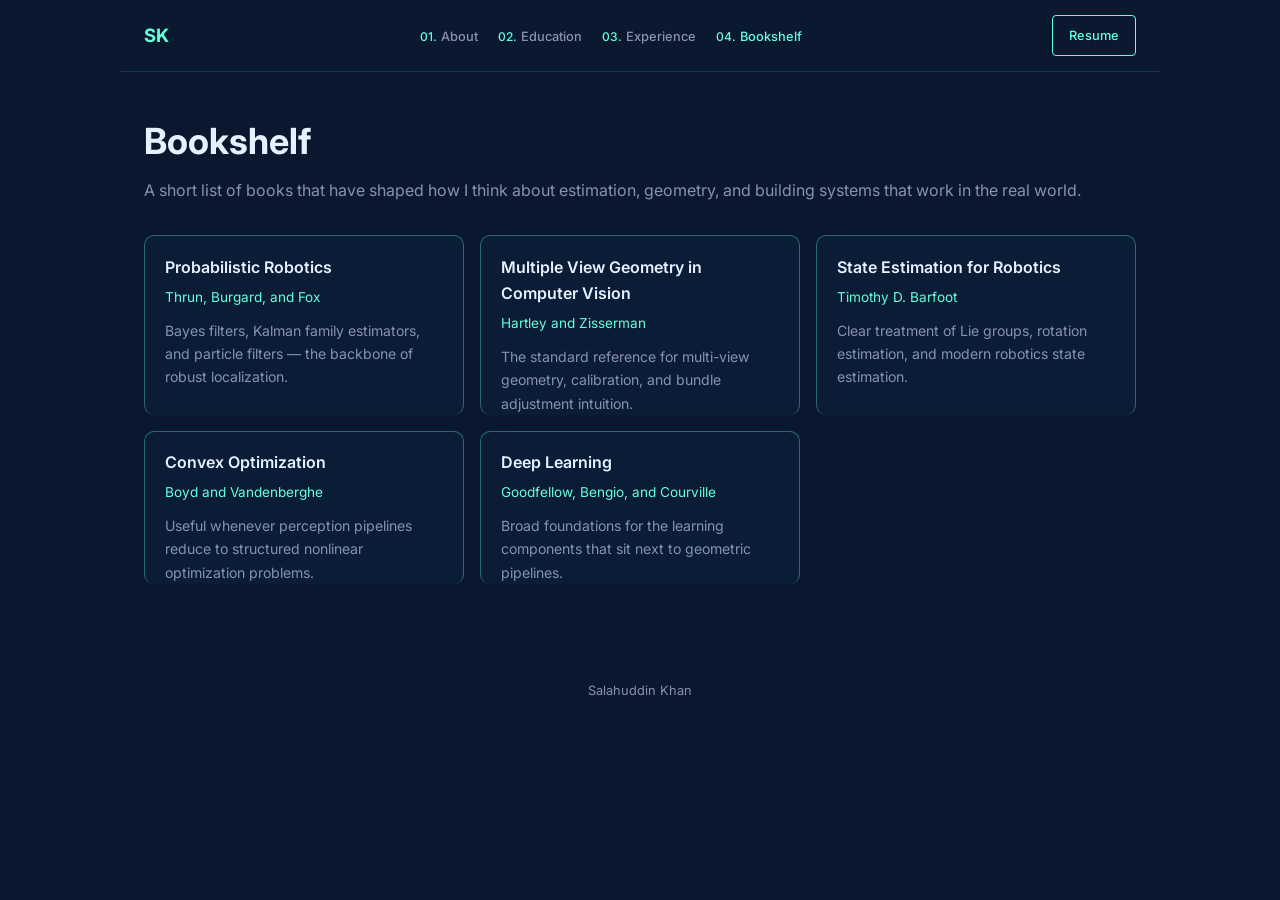
==== bookshelf.html @ 961aac09 "mandelbrot" ====
<!DOCTYPE html>
<html lang="en">
  <head>
    <meta charset="UTF-8">
    <meta name="viewport" content="width=device-width, initial-scale=1.0">
    <meta name="color-scheme" content="dark">
    <title>Salahuddin Khan — Bookshelf</title>
    <link rel="preconnect" href="https://fonts.googleapis.com">
    <link rel="preconnect" href="https://fonts.gstatic.com" crossorigin>
    <link href="https://fonts.googleapis.com/css2?family=Inter:wght@400;500;600;700&display=swap" rel="stylesheet">
    <link rel="stylesheet" href="styles.css">
  </head>
  <body>
    <div class="site-shell">
      <header class="top-nav">
        <a class="logo" href="index.html">SK</a>
        <nav aria-label="Primary">
          <ul class="nav-links">
            <li><a href="index.html"><span class="nav-num">01.</span>About</a></li>
            <li><a href="education.html"><span class="nav-num">02.</span>Education</a></li>
            <li><a href="experience.html"><span class="nav-num">03.</span>Experience</a></li>
            <li>
              <a href="bookshelf.html" class="active" aria-current="page"><span class="nav-num">04.</span>Bookshelf</a>
            </li>
          </ul>
        </nav>
        <a class="btn-outline" href="mailto:salahuddin.khan.1994@gmail.com?subject=Resume%20request">Resume</a>
      </header>

      <main>
        <h1 class="page-heading">Bookshelf</h1>
        <p class="page-sub">
          A short list of books that have shaped how I think about estimation, geometry, and building
          systems that work in the real world.
        </p>

        <div class="book-grid">
          <article class="book-card">
            <h3>Probabilistic Robotics</h3>
            <p class="author">Thrun, Burgard, and Fox</p>
            <p>Bayes filters, Kalman family estimators, and particle filters — the backbone of robust localization.</p>
          </article>
          <article class="book-card">
            <h3>Multiple View Geometry in Computer Vision</h3>
            <p class="author">Hartley and Zisserman</p>
            <p>The standard reference for multi-view geometry, calibration, and bundle adjustment intuition.</p>
          </article>
          <article class="book-card">
            <h3>State Estimation for Robotics</h3>
            <p class="author">Timothy D. Barfoot</p>
            <p>Clear treatment of Lie groups, rotation estimation, and modern robotics state estimation.</p>
          </article>
          <article class="book-card">
            <h3>Convex Optimization</h3>
            <p class="author">Boyd and Vandenberghe</p>
            <p>Useful whenever perception pipelines reduce to structured nonlinear optimization problems.</p>
          </article>
          <article class="book-card">
            <h3>Deep Learning</h3>
            <p class="author">Goodfellow, Bengio, and Courville</p>
            <p>Broad foundations for the learning components that sit next to geometric pipelines.</p>
          </article>
        </div>
      </main>

      <footer class="site-footer">
        <p>Salahuddin Khan</p>
      </footer>
    </div>
  </body>
</html>
---- styles.css ----
:root {
  --navy: #0a192f;
  --navy-light: #112240;
  --teal: #64ffda;
  --teal-dim: rgba(100, 255, 218, 0.15);
  --text: #ccd6f6;
  --text-muted: #8892b0;
  --white: #e6f1ff;
  --border: rgba(100, 255, 218, 0.35);
  --shell-bg: rgba(10, 25, 47, 0.88);
  --font: "Inter", system-ui, -apple-system, "Segoe UI", sans-serif;
  --nav-h: 72px;
  --max: 1040px;
}

*,
*::before,
*::after {
  box-sizing: border-box;
}

html {
  scroll-behavior: smooth;
}

body {
  margin: 0;
  min-height: 100vh;
  font-family: var(--font);
  font-size: 16px;
  line-height: 1.65;
  color: var(--text-muted);
  background: var(--navy);
}

#mandelbrot {
  position: fixed;
  inset: 0;
  width: 100vw;
  height: 100vh;
  z-index: 0;
  display: block;
  pointer-events: none;
}

body.has-fractal-bg {
  background: var(--navy);
}

body.has-fractal-bg .site-shell {
  /* No backdrop-filter: Chromium / embedded WebViews often fail to composite it over WebGL. */
  background: rgba(10, 25, 47, 0.55);
}

body.has-fractal-bg .top-nav {
  background: rgba(10, 25, 47, 0.78);
  border-bottom-color: rgba(100, 255, 218, 0.18);
}

body.has-fractal-bg .site-footer {
  background: transparent;
}

body.has-fractal-bg .stat-card,
body.has-fractal-bg .banner-card,
body.has-fractal-bg .content-card,
body.has-fractal-bg .hero-photo-wrap {
  background: rgba(17, 34, 64, 0.75);
}

body.fractal-panning {
  cursor: grabbing !important;
  user-select: none;
}

.fractal-controls {
  position: fixed;
  z-index: 200;
  bottom: 1rem;
  right: 1rem;
  display: flex;
  flex-direction: column;
  align-items: flex-end;
  gap: 0.5rem;
  pointer-events: none;
}

.fractal-controls-inner {
  pointer-events: auto;
  background: rgba(10, 25, 47, 0.92);
  border: 1px solid var(--border);
  border-radius: 10px;
  padding: 0.65rem 0.75rem;
  box-shadow: 0 8px 32px rgba(0, 0, 0, 0.35);
}

.fractal-hint {
  display: block;
  font-size: 0.7rem;
  color: var(--text-muted);
  letter-spacing: 0.04em;
  text-transform: uppercase;
  margin-bottom: 0.45rem;
  max-width: 14rem;
  text-align: right;
  line-height: 1.35;
}

.fractal-row {
  display: flex;
  flex-direction: row;
  align-items: center;
  justify-content: flex-end;
  gap: 6px;
}

.fractal-btn-wide {
  min-width: 2.75rem;
  font-size: 0.65rem;
  font-weight: 600;
  letter-spacing: 0.05em;
}

.fractal-btn {
  display: flex;
  align-items: center;
  justify-content: center;
  min-width: 2rem;
  height: 2rem;
  border: 1px solid var(--border);
  background: rgba(17, 34, 64, 0.9);
  color: var(--teal);
  border-radius: 6px;
  font-size: 1rem;
  line-height: 1;
  cursor: pointer;
  padding: 0 0.35rem;
  transition: background 0.15s ease, color 0.15s ease, border-color 0.15s ease;
}

.fractal-btn:hover {
  background: var(--teal-dim);
  color: var(--white);
  border-color: var(--teal);
}

.fractal-btn:focus-visible {
  outline: 2px solid var(--teal);
  outline-offset: 2px;
}

.site-shell {
  position: relative;
  z-index: 1;
  min-height: 100vh;
  background: var(--shell-bg);
}

a {
  color: var(--teal);
  text-decoration: none;
  transition: color 0.15s ease;
}

a:hover {
  color: var(--white);
}

.top-nav {
  position: sticky;
  top: 0;
  z-index: 100;
  display: flex;
  align-items: center;
  justify-content: space-between;
  gap: 1rem;
  max-width: var(--max);
  margin: 0 auto;
  padding: 0 1.5rem;
  height: var(--nav-h);
  border-bottom: 1px solid rgba(100, 255, 218, 0.12);
  background: rgba(10, 25, 47, 0.92);
}

.logo {
  font-weight: 700;
  font-size: 1.15rem;
  color: var(--teal);
  letter-spacing: 0.02em;
}

.logo:hover {
  color: var(--white);
}

.nav-links {
  display: flex;
  flex-wrap: wrap;
  align-items: center;
  justify-content: flex-end;
  gap: 0.35rem 1.25rem;
  list-style: none;
  margin: 0;
  padding: 0;
}

.nav-links a {
  color: var(--text-muted);
  font-size: 0.8rem;
  font-weight: 500;
}

.nav-links a:hover {
  color: var(--teal);
}

.nav-links a.active {
  color: var(--teal);
}

.nav-num {
  color: var(--teal);
  margin-right: 0.25rem;
  font-size: 0.75rem;
}

.btn-outline {
  display: inline-flex;
  align-items: center;
  justify-content: center;
  padding: 0.55rem 1rem;
  font-size: 0.8rem;
  font-weight: 500;
  color: var(--teal);
  border: 1px solid var(--teal);
  border-radius: 4px;
  flex-shrink: 0;
  transition: background 0.15s ease, color 0.15s ease;
}

.btn-outline:hover {
  background: var(--teal-dim);
  color: var(--white);
}

main {
  max-width: var(--max);
  margin: 0 auto;
  padding: 2.5rem 1.5rem 4rem;
}

.hero {
  display: grid;
  grid-template-columns: minmax(0, 200px) 1fr;
  gap: 2rem;
  align-items: start;
  margin-bottom: 3rem;
}

@media (max-width: 720px) {
  .hero {
    grid-template-columns: 1fr;
    text-align: center;
  }

  .hero-photo-wrap {
    margin: 0 auto;
  }

  .hero-badges,
  .social-row {
    justify-content: center;
  }

  .top-nav {
    flex-wrap: wrap;
    height: auto;
    padding-top: 0.75rem;
    padding-bottom: 0.75rem;
  }

  .nav-links {
    width: 100%;
    justify-content: center;
  }
}

.hero-photo-wrap {
  width: 100%;
  max-width: 200px;
  aspect-ratio: 4 / 5;
  border-radius: 12px;
  border: 1px solid var(--border);
  overflow: hidden;
  background: var(--navy-light);
  display: flex;
  align-items: center;
  justify-content: center;
}

.hero-photo-placeholder {
  font-size: 2.5rem;
  font-weight: 700;
  color: var(--teal);
  letter-spacing: 0.05em;
}

.hero-kicker {
  margin: 0 0 0.5rem;
  color: var(--teal);
  font-size: 0.95rem;
  font-weight: 500;
}

.hero-name {
  margin: 0 0 1rem;
  font-size: clamp(2rem, 5vw, 3rem);
  font-weight: 700;
  color: var(--white);
  line-height: 1.1;
  letter-spacing: -0.02em;
}

.hero-tagline {
  margin: 0 0 1.25rem;
  max-width: 36rem;
  font-size: 1.05rem;
  color: var(--text-muted);
}

.hero-badges {
  display: flex;
  flex-wrap: wrap;
  gap: 0.75rem 1rem;
  margin-bottom: 1.25rem;
}

.badge {
  display: inline-flex;
  align-items: center;
  gap: 0.4rem;
  font-size: 0.85rem;
  color: var(--text-muted);
}

.badge-icon {
  color: var(--teal);
  font-size: 0.9rem;
}

.social-row {
  display: flex;
  flex-wrap: wrap;
  gap: 1rem;
}

.social-row a {
  color: var(--text-muted);
  display: flex;
  align-items: center;
  justify-content: center;
  width: 2.25rem;
  height: 2.25rem;
  border: 1px solid rgba(100, 255, 218, 0.25);
  border-radius: 6px;
  transition: color 0.15s ease, border-color 0.15s ease, background 0.15s ease;
}

.social-row a:hover {
  color: var(--teal);
  border-color: var(--teal);
  background: var(--teal-dim);
}

.social-row svg {
  width: 1.1rem;
  height: 1.1rem;
  fill: currentColor;
}

.stats-grid {
  display: grid;
  grid-template-columns: repeat(4, 1fr);
  gap: 1rem;
  margin-bottom: 2rem;
}

@media (max-width: 900px) {
  .stats-grid {
    grid-template-columns: repeat(2, 1fr);
  }
}

.stat-card {
  text-align: center;
  padding: 1.25rem 1rem;
  border: 1px solid var(--border);
  border-radius: 10px;
  background: rgba(17, 34, 64, 0.5);
}

.stat-icon {
  color: var(--teal);
  font-size: 1.35rem;
  margin-bottom: 0.5rem;
}

.stat-value {
  margin: 0 0 0.25rem;
  font-size: 1.15rem;
  font-weight: 700;
  color: var(--white);
}

.stat-label {
  margin: 0;
  font-size: 0.8rem;
  color: var(--text-muted);
}

.banner-card {
  display: flex;
  flex-wrap: wrap;
  align-items: center;
  justify-content: space-between;
  gap: 1rem;
  padding: 1.25rem 1.5rem;
  margin-bottom: 2.5rem;
  border: 1px solid var(--border);
  border-radius: 10px;
  background: rgba(17, 34, 64, 0.45);
}

.banner-card h2 {
  margin: 0 0 0.35rem;
  font-size: 0.85rem;
  font-weight: 700;
  letter-spacing: 0.12em;
  color: var(--teal);
}

.banner-card p {
  margin: 0;
  font-size: 0.9rem;
  color: var(--text-muted);
  max-width: 36rem;
}

.banner-actions {
  display: flex;
  flex-wrap: wrap;
  gap: 0.65rem;
}

.section-title {
  margin: 0 0 1.25rem;
  font-size: clamp(1.35rem, 3vw, 1.75rem);
  font-weight: 600;
  color: var(--white);
}

.section-title span {
  color: var(--teal);
  font-size: 0.9rem;
  font-weight: 600;
  margin-right: 0.5rem;
}

.content-card {
  border: 1px solid rgba(100, 255, 218, 0.2);
  border-radius: 10px;
  padding: 1.5rem 1.75rem;
  background: rgba(17, 34, 64, 0.4);
}

.content-card p {
  margin: 0 0 1rem;
  color: var(--text-muted);
}

.content-card p:last-child {
  margin-bottom: 0;
}

.content-card ul {
  margin: 0.5rem 0 0;
  padding-left: 1.2rem;
  color: var(--text-muted);
}

.content-card li {
  margin-bottom: 0.5rem;
}

.page-heading {
  margin: 0 0 0.35rem;
  font-size: clamp(1.75rem, 4vw, 2.25rem);
  font-weight: 700;
  color: var(--white);
}

.page-sub {
  margin: 0 0 2rem;
  color: var(--text-muted);
  font-size: 1rem;
}

.content-card article {
  margin-bottom: 1.75rem;
  padding-bottom: 1.75rem;
  border-bottom: 1px solid rgba(100, 255, 218, 0.12);
}

.content-card article:last-child {
  border-bottom: none;
  padding-bottom: 0;
  margin-bottom: 0;
}

.content-card article h3,
article h3 {
  margin: 0 0 0.35rem;
  font-size: 1.1rem;
  font-weight: 600;
  color: var(--white);
}

.content-card article .meta,
article .meta {
  margin: 0 0 0.75rem;
  font-size: 0.9rem;
  color: var(--teal);
  opacity: 0.9;
}

.content-card article ul,
article ul {
  margin: 0;
  padding-left: 1.15rem;
  color: var(--text-muted);
}

.site-footer {
  max-width: var(--max);
  margin: 0 auto;
  padding: 2rem 1.5rem 2.5rem;
  text-align: center;
  font-size: 0.8rem;
  color: var(--text-muted);
}

.site-footer p {
  margin: 0;
}

.book-grid {
  display: grid;
  grid-template-columns: repeat(auto-fill, minmax(260px, 1fr));
  gap: 1rem;
}

.book-card {
  border: 1px solid var(--border);
  border-radius: 10px;
  padding: 1.1rem 1.25rem;
  background: rgba(17, 34, 64, 0.45);
}

.book-card h3 {
  margin: 0 0 0.35rem;
  font-size: 1rem;
  color: var(--white);
}

.book-card .author {
  margin: 0 0 0.65rem;
  font-size: 0.85rem;
  color: var(--teal);
}

.book-card p {
  margin: 0;
  font-size: 0.88rem;
  color: var(--text-muted);
}

.book-grid article.book-card {
  margin: 0;
  border-bottom: none;
  padding-bottom: 0;
}
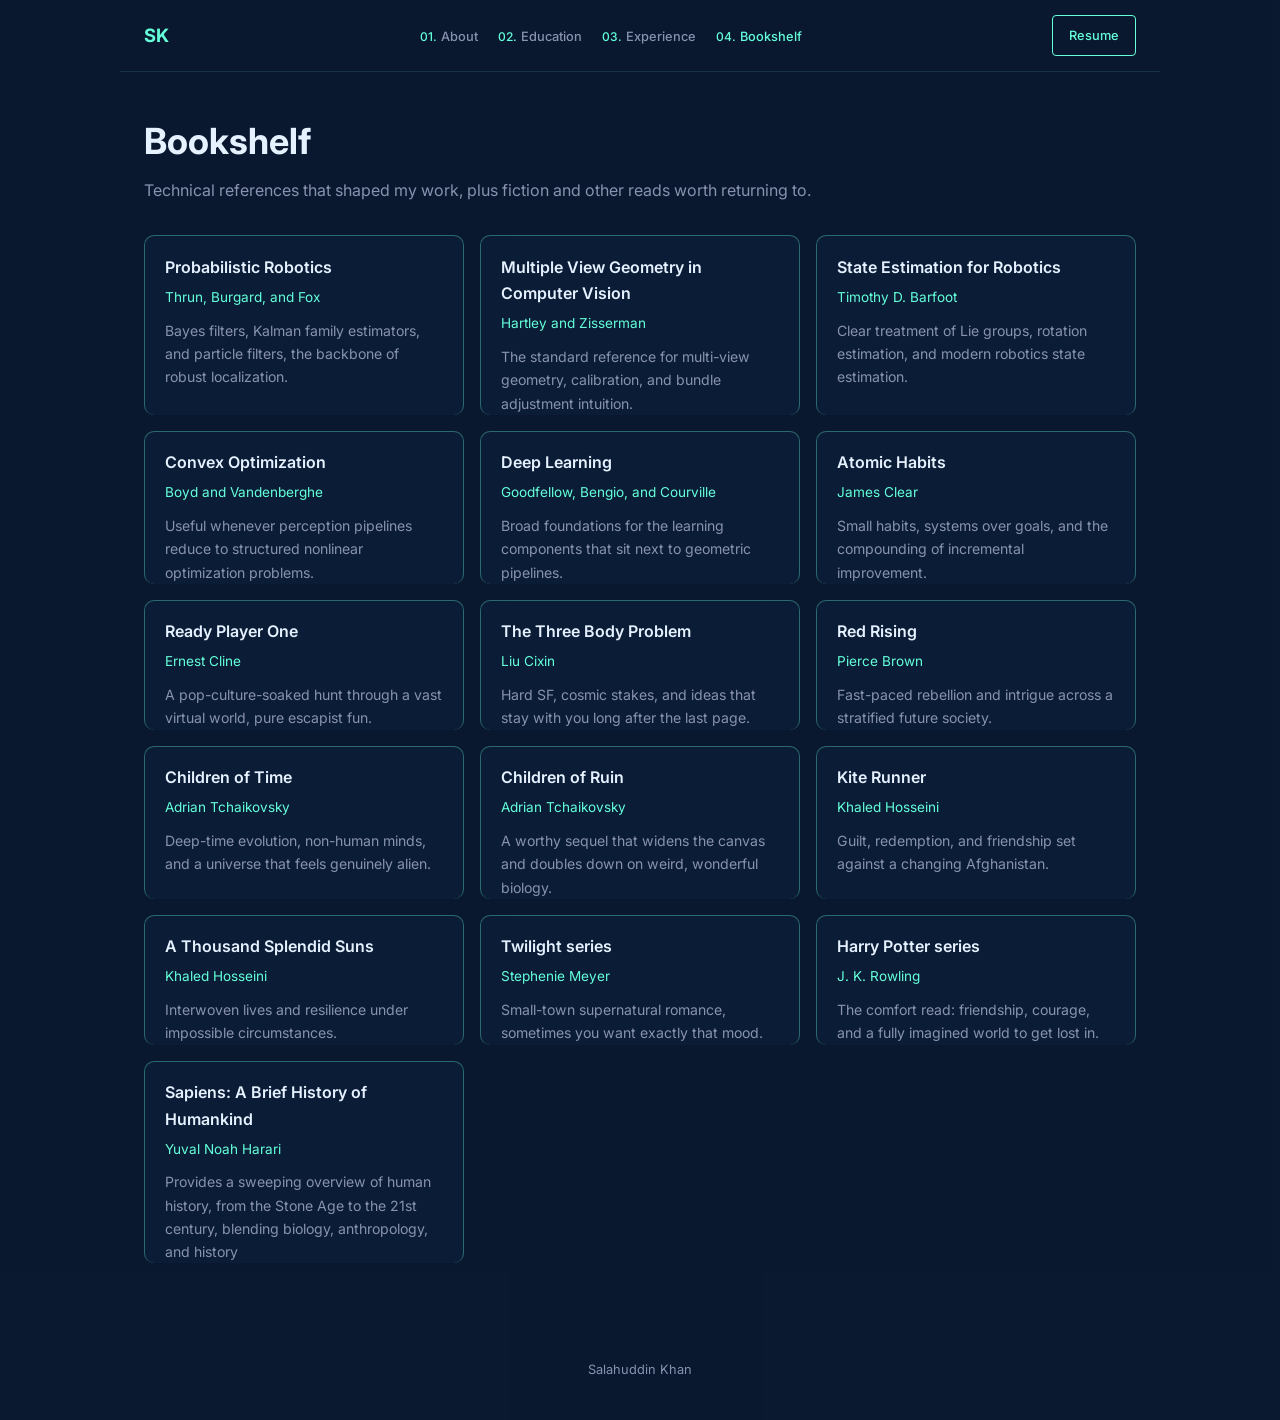
==== commit 830b9e96: "Resume and bookshelf" ====
--- a/bookshelf.html
+++ b/bookshelf.html
@@ -4,7 +4,7 @@
     <meta charset="UTF-8">
     <meta name="viewport" content="width=device-width, initial-scale=1.0">
     <meta name="color-scheme" content="dark">
-    <title>Salahuddin Khan — Bookshelf</title>
+    <title>Salahuddin Khan Bookshelf</title>
     <link rel="preconnect" href="https://fonts.googleapis.com">
     <link rel="preconnect" href="https://fonts.gstatic.com" crossorigin>
     <link href="https://fonts.googleapis.com/css2?family=Inter:wght@400;500;600;700&display=swap" rel="stylesheet">
@@ -24,21 +24,20 @@
             </li>
           </ul>
         </nav>
-        <a class="btn-outline" href="mailto:salahuddin.khan.1994@gmail.com?subject=Resume%20request">Resume</a>
+        <a class="btn-outline" href="resume_oai.pdf" target="_blank" rel="noopener noreferrer">Resume</a>
       </header>
 
       <main>
         <h1 class="page-heading">Bookshelf</h1>
         <p class="page-sub">
-          A short list of books that have shaped how I think about estimation, geometry, and building
-          systems that work in the real world.
+          Technical references that shaped my work, plus fiction and other reads worth returning to.
         </p>
 
         <div class="book-grid">
           <article class="book-card">
             <h3>Probabilistic Robotics</h3>
             <p class="author">Thrun, Burgard, and Fox</p>
-            <p>Bayes filters, Kalman family estimators, and particle filters — the backbone of robust localization.</p>
+            <p>Bayes filters, Kalman family estimators, and particle filters,  the backbone of robust localization.</p>
           </article>
           <article class="book-card">
             <h3>Multiple View Geometry in Computer Vision</h3>
@@ -60,6 +59,61 @@
             <p class="author">Goodfellow, Bengio, and Courville</p>
             <p>Broad foundations for the learning components that sit next to geometric pipelines.</p>
           </article>
+          <article class="book-card">
+            <h3>Atomic Habits</h3>
+            <p class="author">James Clear</p>
+            <p>Small habits, systems over goals, and the compounding of incremental improvement.</p>
+          </article>
+          <article class="book-card">
+            <h3>Ready Player One</h3>
+            <p class="author">Ernest Cline</p>
+            <p>A pop-culture-soaked hunt through a vast virtual world, pure escapist fun.</p>
+          </article>
+          <article class="book-card">
+            <h3>The Three Body Problem</h3>
+            <p class="author">Liu Cixin</p>
+            <p>Hard SF, cosmic stakes, and ideas that stay with you long after the last page.</p>
+          </article>
+          <article class="book-card">
+            <h3>Red Rising</h3>
+            <p class="author">Pierce Brown</p>
+            <p>Fast-paced rebellion and intrigue across a stratified future society.</p>
+          </article>
+          <article class="book-card">
+            <h3>Children of Time</h3>
+            <p class="author">Adrian Tchaikovsky</p>
+            <p>Deep-time evolution, non-human minds, and a universe that feels genuinely alien.</p>
+          </article>
+          <article class="book-card">
+            <h3>Children of Ruin</h3>
+            <p class="author">Adrian Tchaikovsky</p>
+            <p>A worthy sequel that widens the canvas and doubles down on weird, wonderful biology.</p>
+          </article>
+          <article class="book-card">
+            <h3>Kite Runner</h3>
+            <p class="author">Khaled Hosseini</p>
+            <p>Guilt, redemption, and friendship set against a changing Afghanistan.</p>
+          </article>
+          <article class="book-card">
+            <h3>A Thousand Splendid Suns</h3>
+            <p class="author">Khaled Hosseini</p>
+            <p>Interwoven lives and resilience under impossible circumstances.</p>
+          </article>
+          <article class="book-card">
+            <h3>Twilight series</h3>
+            <p class="author">Stephenie Meyer</p>
+            <p>Small-town supernatural romance, sometimes you want exactly that mood.</p>
+          </article>
+          <article class="book-card">
+            <h3>Harry Potter series</h3>
+            <p class="author">J. K. Rowling</p>
+            <p>The comfort read: friendship, courage, and a fully imagined world to get lost in.</p>
+          </article>
+          <article class="book-card">
+            <h3>Sapiens: A Brief History of Humankind</h3>
+            <p class="author">Yuval Noah Harari</p>
+            <p>Provides a sweeping overview of human history, from the Stone Age to the 21st century, blending biology, anthropology, and history</p>
+          </article>
         </div>
       </main>
 
--- a/styles.css
+++ b/styles.css
@@ -298,6 +298,14 @@
   justify-content: center;
 }
 
+.hero-photo {
+  display: block;
+  width: 100%;
+  height: 100%;
+  object-fit: cover;
+  object-position: center 20%;
+}
+
 .hero-photo-placeholder {
   font-size: 2.5rem;
   font-weight: 700;
